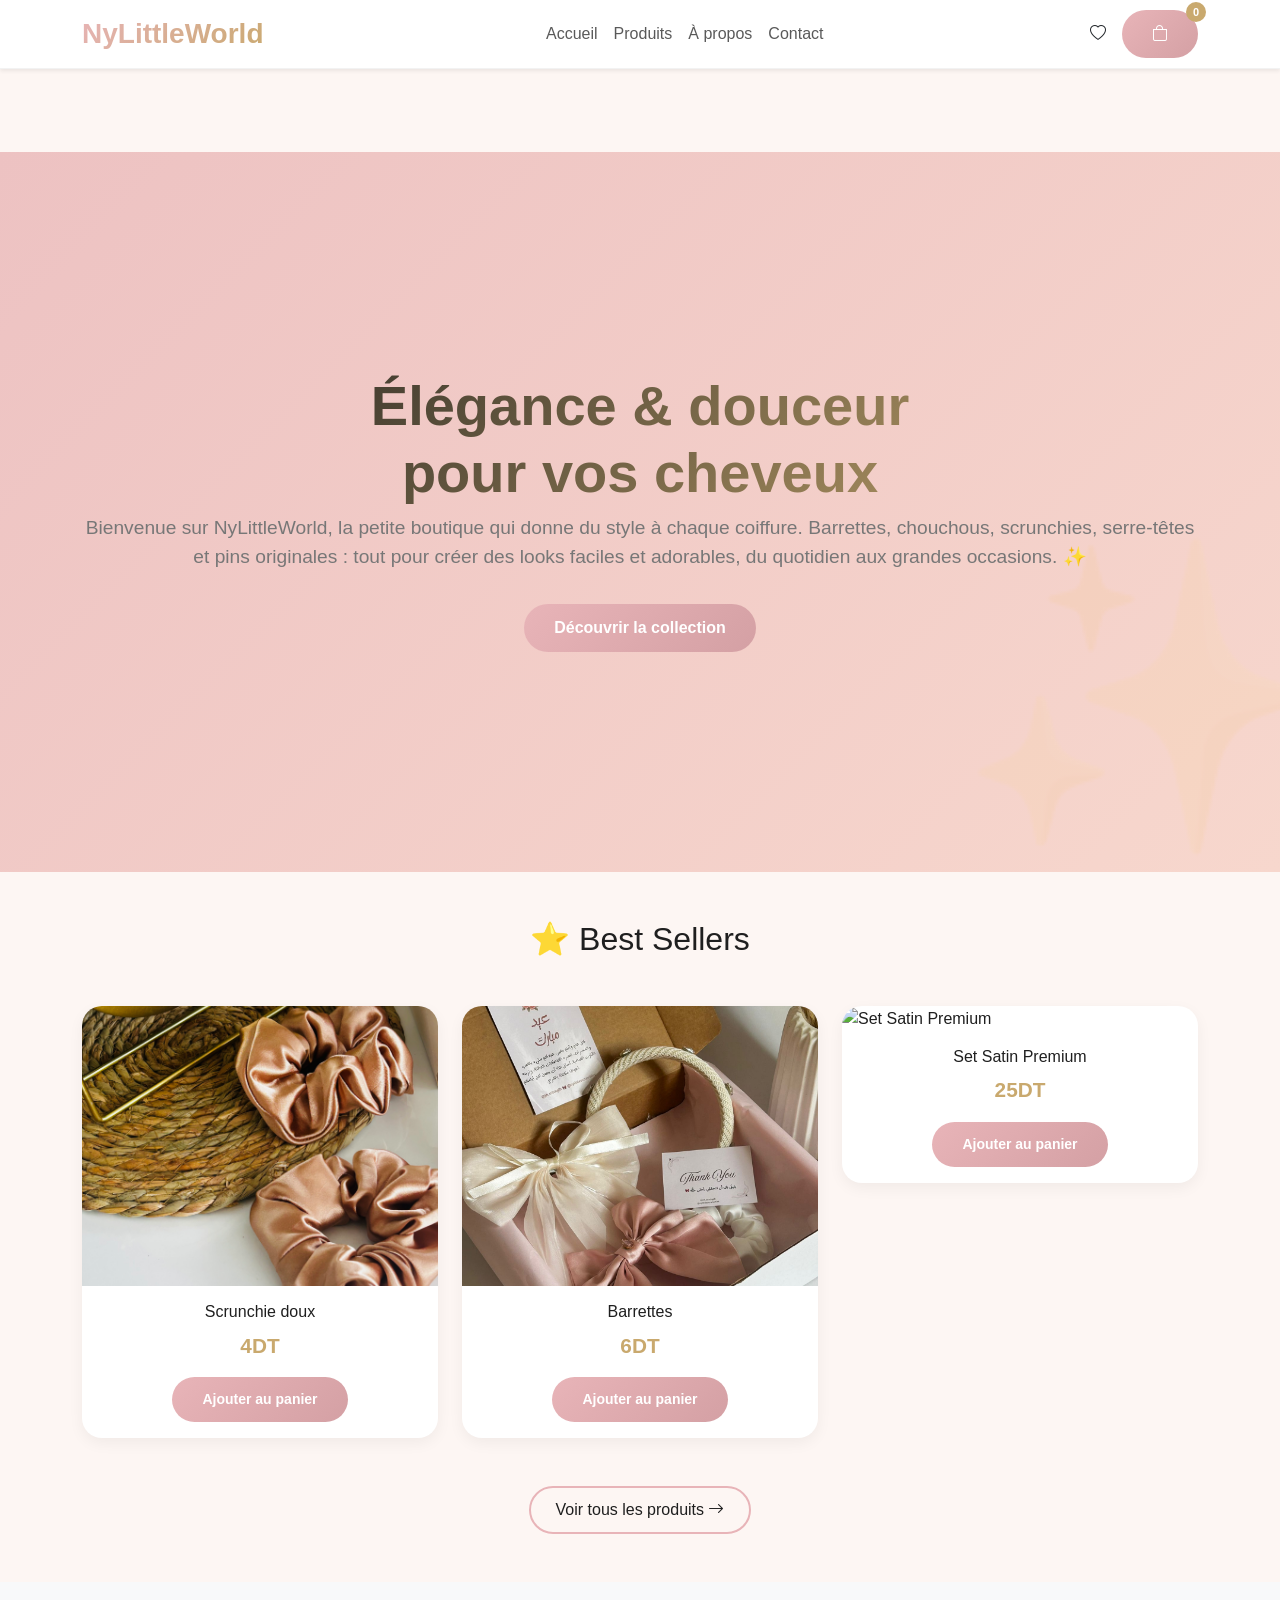
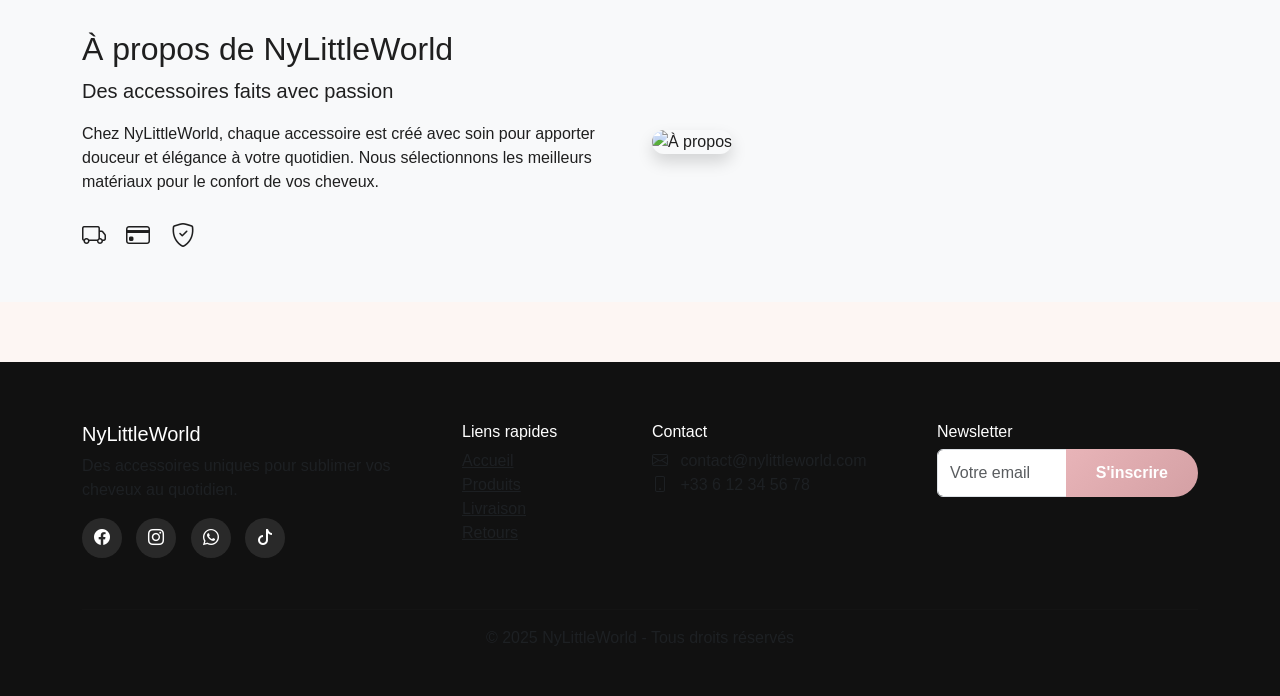
==== index.html @ 9eb1f041 "first commit" ====
<!DOCTYPE html>
<html lang="fr">
<head>
  <meta charset="UTF-8">
  <meta name="viewport" content="width=device-width, initial-scale=1.0">
  <title>NyLittleWorld - Accessoires élégants pour cheveux</title>
  <meta name="description" content="Découvrez nos accessoires pour cheveux faits avec amour - Scrunchies, barrettes et sets en satin">

  <!-- Bootstrap + Icons -->
  <link href="https://cdn.jsdelivr.net/npm/bootstrap@5.3.0/dist/css/bootstrap.min.css" rel="stylesheet">
  <link rel="stylesheet" href="https://cdn.jsdelivr.net/npm/bootstrap-icons@1.11.3/font/bootstrap-icons.min.css">
  <link rel="stylesheet" href="style.css">

  <!-- Animation -->
  <link rel="stylesheet" href="https://cdnjs.cloudflare.com/ajax/libs/animate.css/4.1.1/animate.min.css">
</head>

<body>

<!-- NAVBAR FIXE -->
<nav class="navbar navbar-expand-lg bg-white shadow-sm fixed-top">
  <div class="container">
    <a class="navbar-brand fw-bold fs-3" href="index.html">NyLittleWorld</a>

    <button class="navbar-toggler" type="button" data-bs-toggle="collapse" data-bs-target="#navbarNav">
      <span class="navbar-toggler-icon"></span>
    </button>

    <div class="collapse navbar-collapse" id="navbarNav">
      <ul class="navbar-nav mx-auto">
        <li class="nav-item"><a class="nav-link" href="index.html">Accueil</a></li>
        <li class="nav-item"><a class="nav-link" href="products.html">Produits</a></li>
        <li class="nav-item"><a class="nav-link" href="#about">À propos</a></li>
        <li class="nav-item"><a class="nav-link" href="#contact">Contact</a></li>
      </ul>
    </div>

    <div class="d-flex gap-3 align-items-center">
      <a href="products.html" class="text-dark"><i class="bi bi-heart"></i></a>
      <button id="cartIconBtn" class="btn btn-gold position-relative">
        <i class="bi bi-bag"></i>
        <span id="cartCount" class="cart-badge">0</span>
      </button>
    </div>
  </div>
</nav>

<!-- HERO -->
<section class="hero" style="margin-top: 76px;">
  <div class="container">
    <h1 class="animate__animated animate__fadeInUp">Élégance & douceur<br>pour vos cheveux</h1>
    <p class="animate__animated animate__fadeInUp animate__delay-1s">Bienvenue sur NyLittleWorld, la petite boutique qui donne du style à chaque coiffure.
Barrettes, chouchous, scrunchies, serre-têtes et pins originales : tout pour créer des looks faciles et adorables, du quotidien aux grandes occasions. ✨</p>
    <a href="products.html" class="btn btn-gold mt-3 animate__animated animate__fadeInUp animate__delay-2s">Découvrir la collection</a>
  </div>
</section>

<!-- PRODUITS EN VEDETTE -->
<section class="py-5">
  <div class="container">
    <h2 class="text-center mb-5">⭐ Best Sellers</h2>
    <div class="row g-4" id="featuredProducts">
      <!-- Les produits seront chargés dynamiquement -->
    </div>
    <div class="text-center mt-5">
      <a href="products.html" class="btn btn-outline-gold">Voir tous les produits <i class="bi bi-arrow-right"></i></a>
    </div>
  </div>
</section>

<!-- À PROPOS -->
<section id="about" class="py-5 bg-light">
  <div class="container">
    <div class="row align-items-center">
      <div class="col-md-6">
        <h2>À propos de NyLittleWorld</h2>
        <p class="lead">Des accessoires faits avec passion</p>
        <p>Chez NyLittleWorld, chaque accessoire est créé avec soin pour apporter douceur et élégance à votre quotidien. Nous sélectionnons les meilleurs matériaux pour le confort de vos cheveux.</p>
        <div class="mt-4">
          <i class="bi bi-truck fs-4 me-3"></i>
          <i class="bi bi-credit-card fs-4 me-3"></i>
          <i class="bi bi-shield-check fs-4"></i>
        </div>
      </div>
      <div class="col-md-6">
        <img src="https://placehold.co/600x400/f9e6e0/black?text=Notre+histoire" alt="À propos" class="img-fluid rounded-4 shadow">
      </div>
    </div>
  </div>
</section>

<!-- FOOTER COMPLET -->
<footer class="footer">
  <div class="container">
    <div class="row">
      <div class="col-md-4 mb-4">
        <h5 class="text-white">NyLittleWorld</h5>
        <p class="text-muted">Des accessoires uniques pour sublimer vos cheveux au quotidien.</p>
        <div class="social-icons">
          <a href="#" target="_blank"><i class="bi bi-facebook"></i></a>
          <a href="#" target="_blank"><i class="bi bi-instagram"></i></a>
          <a href="#" target="_blank"><i class="bi bi-whatsapp"></i></a>
          <a href="#" target="_blank"><i class="bi bi-tiktok"></i></a>
        </div>
      </div>
      <div class="col-md-2 mb-4">
        <h6 class="text-white">Liens rapides</h6>
        <ul class="list-unstyled">
          <li><a href="index.html" class="text-muted">Accueil</a></li>
          <li><a href="products.html" class="text-muted">Produits</a></li>
          <li><a href="#" class="text-muted">Livraison</a></li>
          <li><a href="#" class="text-muted">Retours</a></li>
        </ul>
      </div>
      <div class="col-md-3 mb-4">
        <h6 class="text-white">Contact</h6>
        <ul class="list-unstyled text-muted">
          <li><i class="bi bi-envelope me-2"></i> contact@nylittleworld.com</li>
          <li><i class="bi bi-phone me-2"></i> +33 6 12 34 56 78</li>
        </ul>
      </div>
      <div class="col-md-3 mb-4">
        <h6 class="text-white">Newsletter</h6>
        <div class="input-group">
          <input type="email" class="form-control" placeholder="Votre email">
          <button class="btn btn-gold" type="button">S'inscrire</button>
        </div>
      </div>
    </div>
    <hr class="mt-4">
    <div class="text-center text-muted">
      <p>© 2025 NyLittleWorld - Tous droits réservés</p>
    </div>
  </div>
</footer>

<!-- TOAST -->
<div id="cartToast" class="toast-custom">
  <i class="bi bi-check-circle-fill me-2"></i>
  <span>Produit ajouté au panier</span>
</div>

<script src="https://cdn.jsdelivr.net/npm/bootstrap@5.3.0/dist/js/bootstrap.bundle.min.js"></script>
<script src="script.js"></script>
</body>
</html>
---- style.css ----
:root {
  --primary: #e8b4b8;
  --primary-dark: #d4a0a4;
  --secondary: #fdf6f3;
  --dark: #1f1f1f;
  --light: #ffffff;
  --gold: #c9a96e;
}

* {
  margin: 0;
  padding: 0;
  box-sizing: border-box;
}

body {
  font-family: 'Inter', -apple-system, BlinkMacSystemFont, 'Segoe UI', sans-serif;
  background-color: var(--secondary);
  color: var(--dark);
  padding-top: 76px;
}

/* NAVBAR */
.navbar {
  background: rgba(255,255,255,0.95);
  backdrop-filter: blur(10px);
  border-bottom: 1px solid rgba(0,0,0,0.05);
}

.navbar-brand {
  background: linear-gradient(135deg, var(--primary), var(--gold));
  -webkit-background-clip: text;
  background-clip: text;
  color: transparent !important;
}

.nav-link {
  font-weight: 500;
  transition: 0.3s;
}

.nav-link:hover {
  color: var(--primary) !important;
}

/* HERO PREMIUM */
.hero {
  min-height: 80vh;
  display: flex;
  align-items: center;
  text-align: center;
  background: linear-gradient(135deg, #edc2c2 0%, #f7d7cd 100%);
  position: relative;
  overflow: hidden;
}

.hero::before {
  content: "✨";
  position: absolute;
  font-size: 300px;
  opacity: 0.05;
  bottom: -50px;
  right: -50px;
}

.hero h1 {
  font-size: 3.5rem;
  font-weight: 800;
  background: linear-gradient(135deg, var(--dark), var(--gold));
  -webkit-background-clip: text;
  background-clip: text;
  color: transparent;
}

@media (max-width: 768px) {
  .hero h1 {
    font-size: 2rem;
  }
}

.hero p {
  color: #777;
  font-size: 1.2rem;
}

/* BOUTONS */
.btn-gold {
  background: linear-gradient(135deg, var(--primary), var(--primary-dark));
  border: none;
  border-radius: 50px;
  padding: 12px 30px;
  color: white;
  font-weight: 600;
  transition: all 0.3s ease;
}

.btn-gold:hover {
  transform: translateY(-2px);
  box-shadow: 0 10px 25px rgba(232, 180, 184, 0.3);
  color: white;
}

.btn-outline-gold {
  border: 2px solid var(--primary);
  background: transparent;
  border-radius: 50px;
  padding: 10px 25px;
  color: var(--dark);
  font-weight: 500;
  transition: 0.3s;
}

.btn-outline-gold:hover {
  background: var(--primary);
  color: white;
  transform: translateY(-2px);
}

/* CARD PRODUIT */
.card-product {
  background: white;
  border-radius: 20px;
  overflow: hidden;
  transition: all 0.4s cubic-bezier(0.175, 0.885, 0.32, 1.275);
  position: relative;
  box-shadow: 0 5px 15px rgba(0,0,0,0.05);
}

.card-product:hover {
  transform: translateY(-10px);
  box-shadow: 0 20px 40px rgba(0,0,0,0.1);
}

.card-product img {
  width: 100%;
  height: 280px;
  object-fit: cover;
  transition: transform 0.5s ease;
}

.card-product:hover img {
  transform: scale(1.05);
}

/* Badge favori */
.heart {
  position: absolute;
  top: 15px;
  right: 15px;
  font-size: 24px;
  cursor: pointer;
  color: #ddd;
  background: white;
  width: 40px;
  height: 40px;
  border-radius: 50%;
  display: flex;
  align-items: center;
  justify-content: center;
  transition: 0.3s;
  z-index: 10;
}

.heart:hover {
  transform: scale(1.1);
}

.heart.active {
  color: #ff4444;
}

/* Prix */
.price {
  font-weight: bold;
  font-size: 1.3rem;
  color: var(--gold);
}

/* Badge panier */
.cart-badge {
  position: absolute;
  top: -8px;
  right: -8px;
  background: var(--gold);
  color: white;
  border-radius: 50%;
  width: 20px;
  height: 20px;
  font-size: 11px;
  display: flex;
  align-items: center;
  justify-content: center;
  font-weight: bold;
}

/* FOOTER */
.footer {
  background: #111;
  padding: 60px 0 30px;
  margin-top: 60px;
}

.social-icons a {
  display: inline-flex;
  align-items: center;
  justify-content: center;
  width: 40px;
  height: 40px;
  background: rgba(255,255,255,0.1);
  border-radius: 50%;
  margin-right: 10px;
  color: white;
  transition: 0.3s;
}

.social-icons a:hover {
  background: var(--primary);
  transform: translateY(-3px);
}

/* TOAST */
.toast-custom {
  position: fixed;
  bottom: 30px;
  right: 30px;
  background: linear-gradient(135deg, #ecb4b4, #2a2a2a);
  color: white;
  padding: 15px 25px;
  border-radius: 50px;
  opacity: 0;
  visibility: hidden;
  transition: all 0.3s ease;
  z-index: 1000;
  display: flex;
  align-items: center;
  gap: 10px;
  box-shadow: 0 10px 30px rgba(0,0,0,0.2);
}

.toast-custom.show {
  opacity: 1;
  visibility: visible;
}

/* Animation */
@keyframes fadeInUp {
  from {
    opacity: 0;
    transform: translateY(30px);
  }
  to {
    opacity: 1;
    transform: translateY(0);
  }
}

/* Cart items */
.cart-items-container {
  background: white;
  border-radius: 15px;
  padding: 20px;
}

.cart-item {
  display: flex;
  justify-content: space-between;
  align-items: center;
  padding: 15px 0;
  border-bottom: 1px solid #eee;
}

.cart-item:last-child {
  border-bottom: none;
}

/* Smooth scroll */
html {
  scroll-behavior: smooth;
}
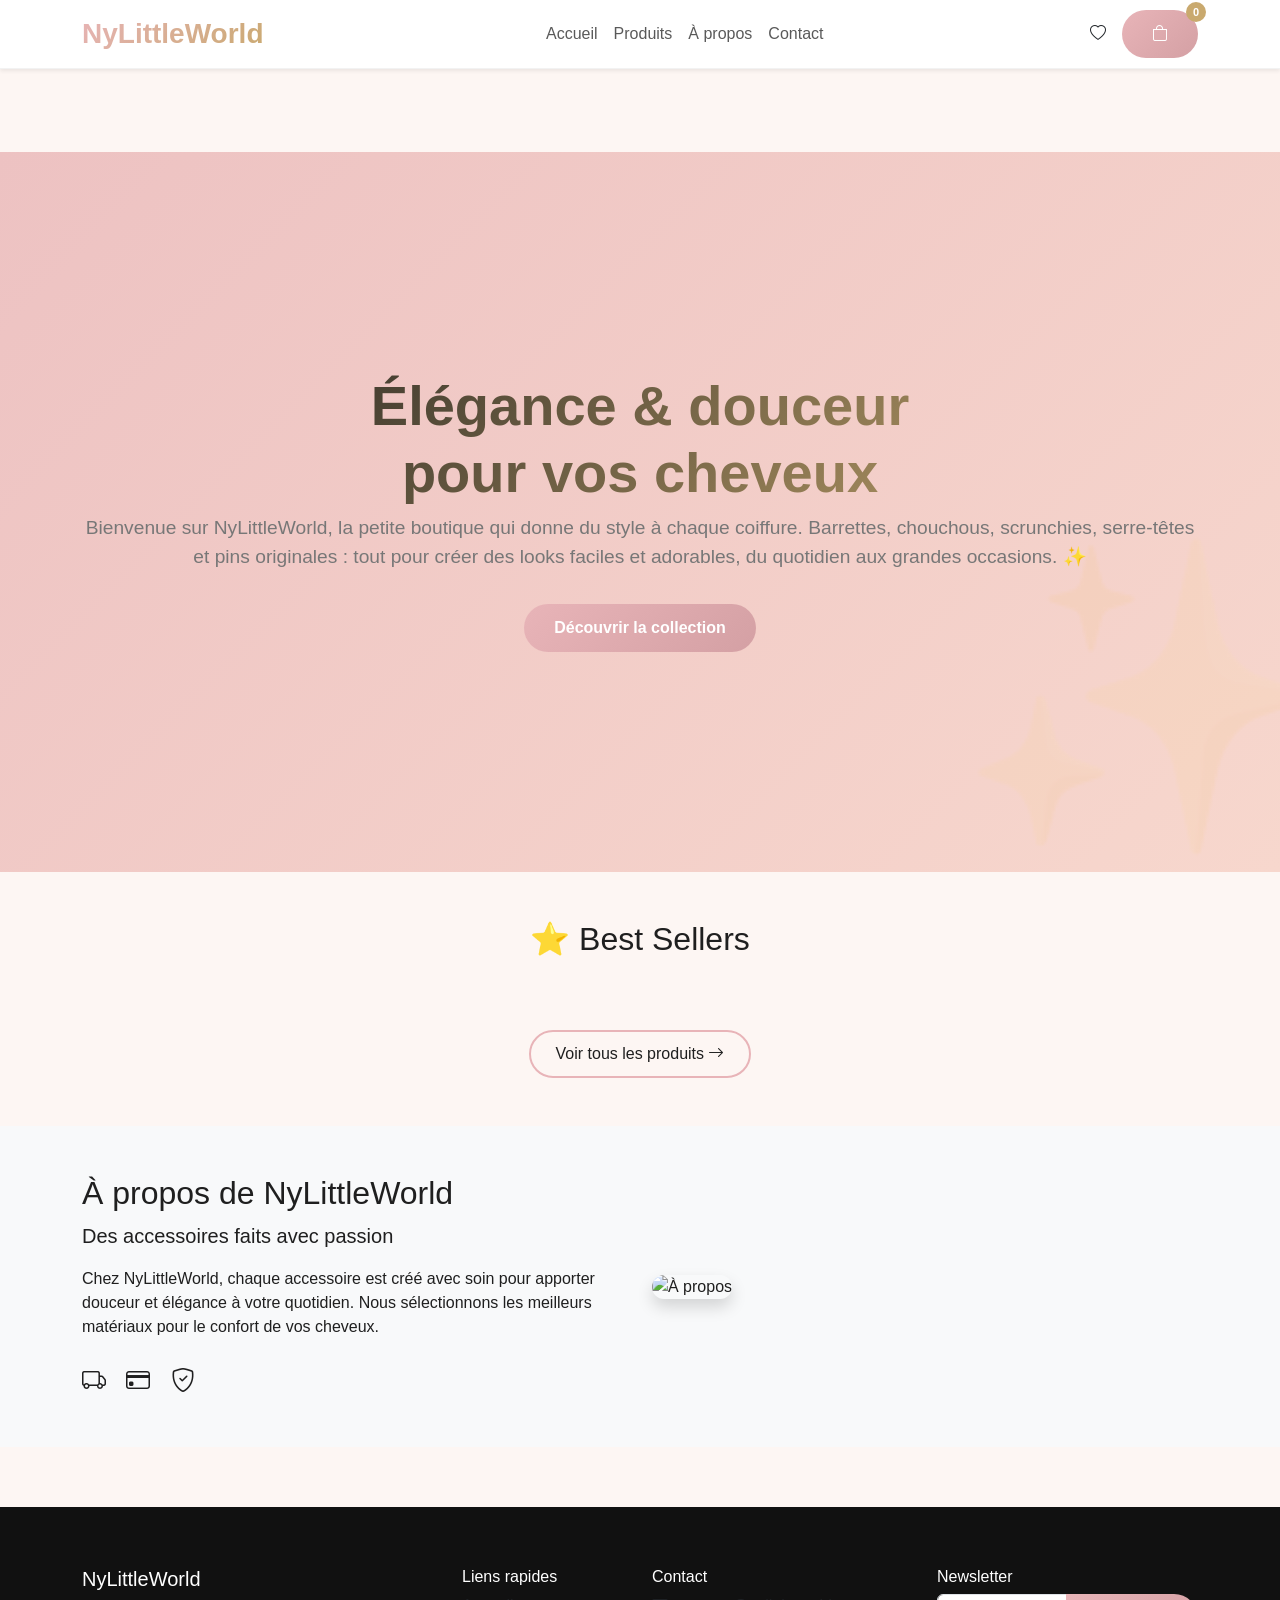
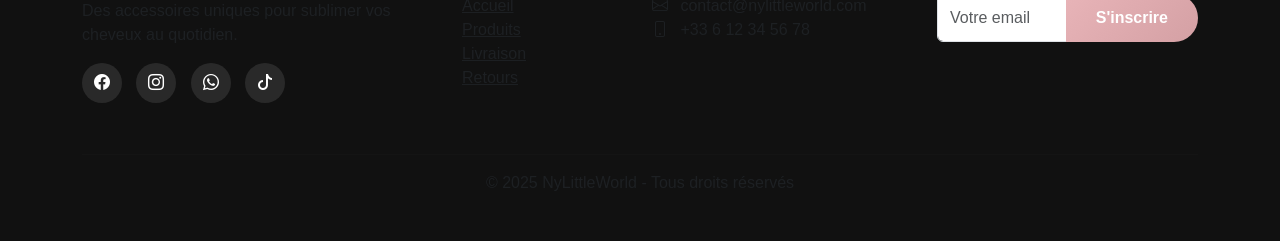
==== commit 9ca86cca: "Initial project push" ====
--- a/index.html
+++ b/index.html
@@ -140,6 +140,7 @@
   <span>Produit ajouté au panier</span>
 </div>
 
+
 <script src="https://cdn.jsdelivr.net/npm/bootstrap@5.3.0/dist/js/bootstrap.bundle.min.js"></script>
 <script src="script.js"></script>
 </body>
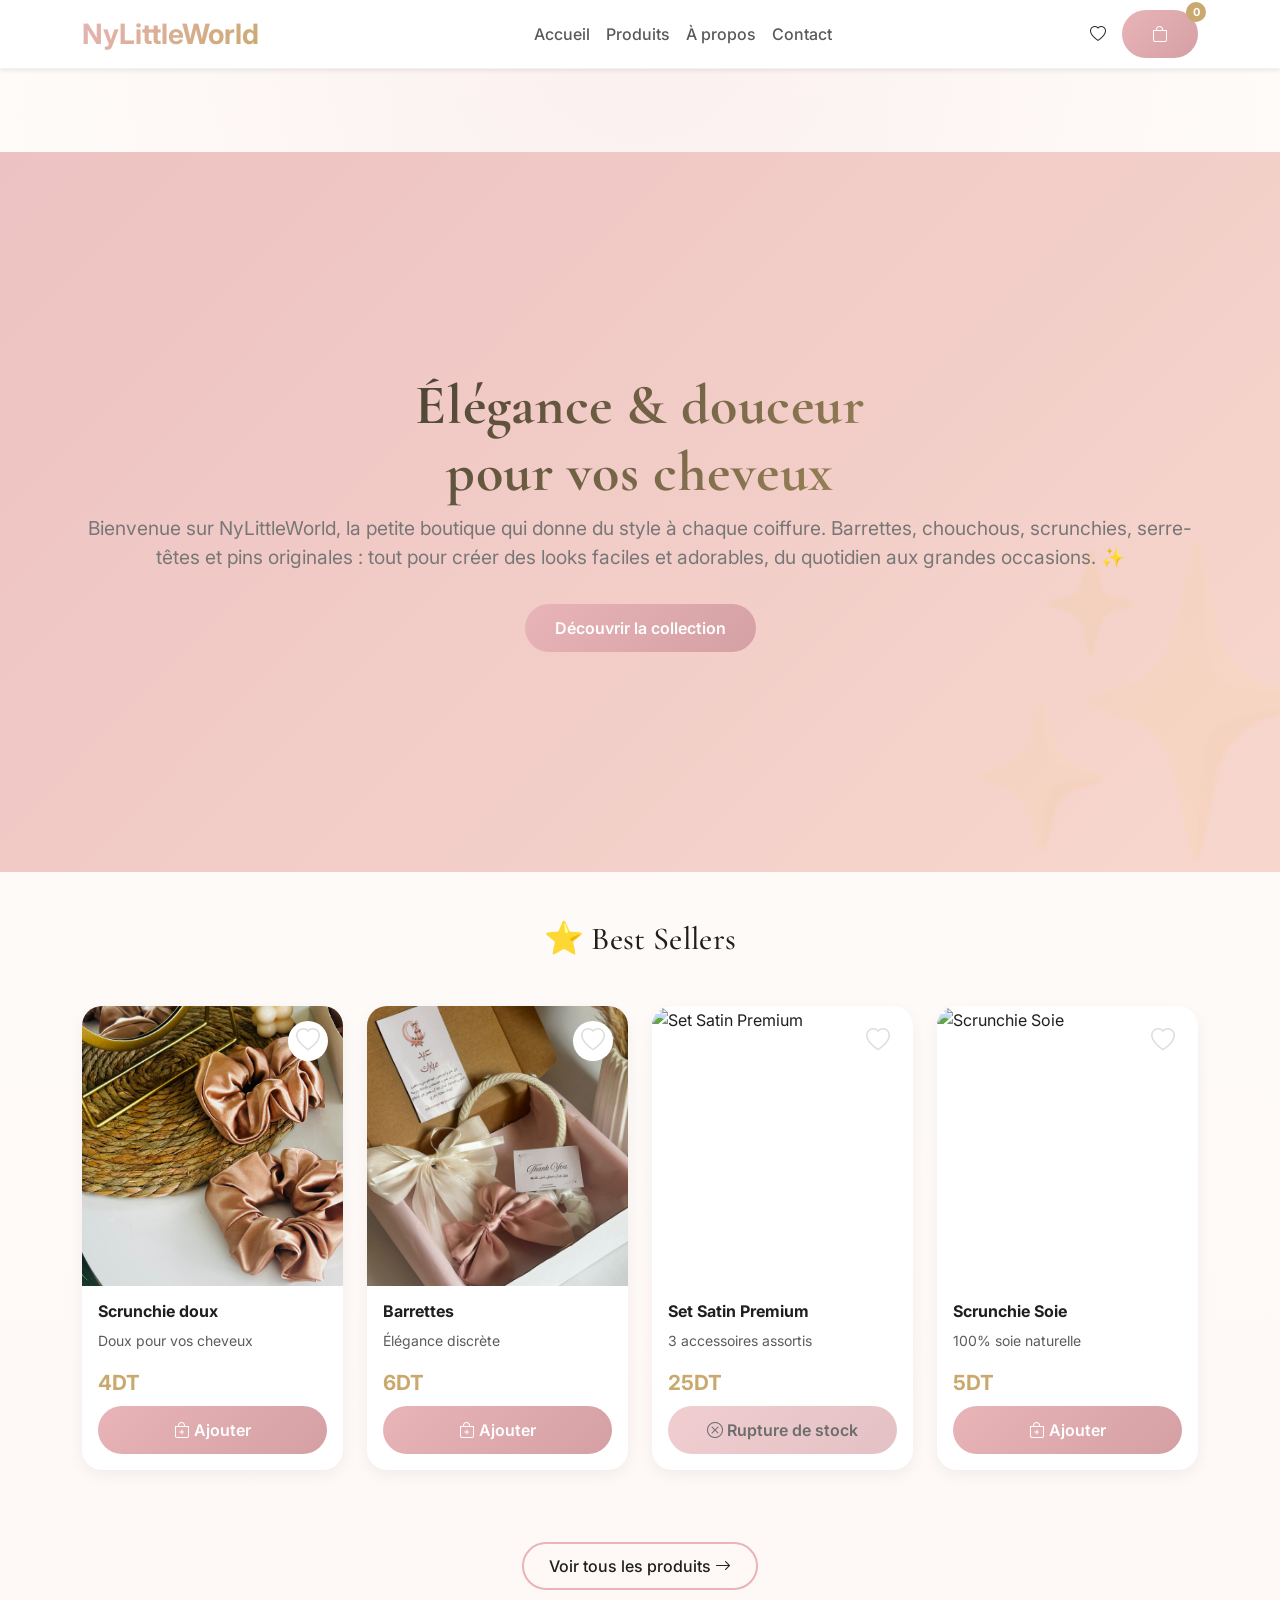
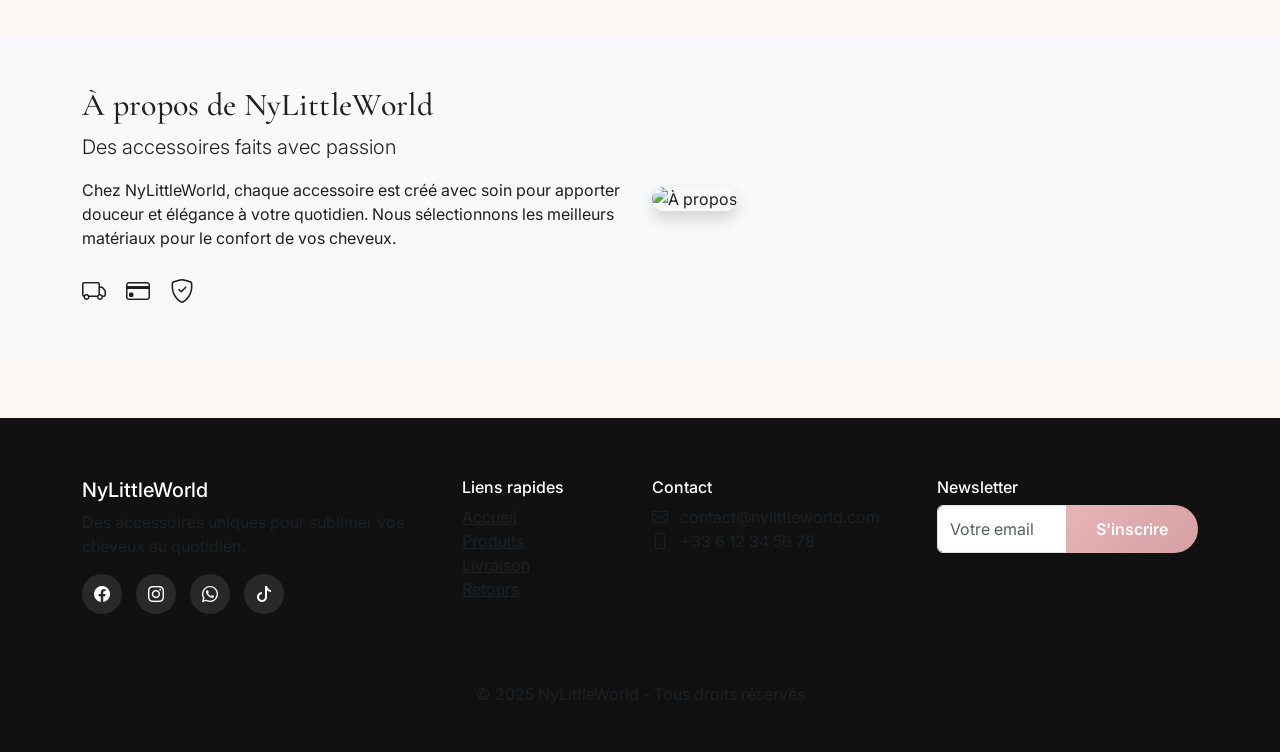
==== commit f0b5b678: "Refine cart experience and extract product data" ====
--- a/index.html
+++ b/index.html
@@ -18,7 +18,7 @@
 <body>
 
 <!-- NAVBAR FIXE -->
-<nav class="navbar navbar-expand-lg bg-white shadow-sm fixed-top">
+<nav class="navbar navbar-expand-lg navbar-light bg-white shadow-sm fixed-top">
   <div class="container">
     <a class="navbar-brand fw-bold fs-3" href="index.html">NyLittleWorld</a>
 
@@ -142,6 +142,7 @@
 
 
 <script src="https://cdn.jsdelivr.net/npm/bootstrap@5.3.0/dist/js/bootstrap.bundle.min.js"></script>
+<script src="data.js"></script>
 <script src="script.js"></script>
 </body>
 </html>
--- a/style.css
+++ b/style.css
@@ -1,3 +1,5 @@
+@import url('https://fonts.googleapis.com/css2?family=Cormorant+Garamond:wght@500;600;700&family=Inter:wght@400;500;600;700;800&display=swap');
+
 :root {
   --primary: #e8b4b8;
   --primary-dark: #d4a0a4;
@@ -15,7 +17,9 @@
 
 body {
   font-family: 'Inter', -apple-system, BlinkMacSystemFont, 'Segoe UI', sans-serif;
-  background-color: var(--secondary);
+  background:
+    radial-gradient(circle at top, rgba(232, 180, 184, 0.18), transparent 30%),
+    linear-gradient(180deg, #fffdfb 0%, var(--secondary) 100%);
   color: var(--dark);
   padding-top: 76px;
 }
@@ -81,6 +85,11 @@
 .hero p {
   color: #777;
   font-size: 1.2rem;
+}
+
+.page-section {
+  padding-top: 2rem;
+  padding-bottom: 2rem;
 }
 
 /* BOUTONS */
@@ -193,6 +202,19 @@
   font-weight: bold;
 }
 
+.cart-vibrate {
+  animation: cartVibrate 0.45s ease-in-out;
+}
+
+@keyframes cartVibrate {
+  0% { transform: translateX(0); }
+  20% { transform: translateX(-2px) rotate(-1deg); }
+  40% { transform: translateX(2px) rotate(1deg); }
+  60% { transform: translateX(-2px) rotate(-1deg); }
+  80% { transform: translateX(2px) rotate(1deg); }
+  100% { transform: translateX(0); }
+}
+
 /* FOOTER */
 .footer {
   background: #111;
@@ -261,6 +283,119 @@
   padding: 20px;
 }
 
+.cart-panel,
+.summary-card {
+  background: rgba(255, 255, 255, 0.88);
+  border: 1px solid rgba(201, 169, 110, 0.12);
+  border-radius: 28px;
+  box-shadow: 0 20px 60px rgba(31, 31, 31, 0.08);
+  backdrop-filter: blur(8px);
+}
+
+.cart-panel {
+  padding: 1.25rem;
+}
+
+.summary-card {
+  padding: 1.5rem;
+  position: sticky;
+  top: 98px;
+}
+
+.cart-empty-state {
+  min-height: 320px;
+  border: 1px dashed rgba(201, 169, 110, 0.35);
+  border-radius: 24px;
+  display: flex;
+  flex-direction: column;
+  align-items: center;
+  justify-content: center;
+  text-align: center;
+  color: var(--gold);
+  background: linear-gradient(180deg, rgba(249, 230, 224, 0.45), rgba(255, 255, 255, 0.7));
+}
+
+.cart-empty-state i {
+  font-size: 3rem;
+}
+
+.cart-table-wrap {
+  overflow: hidden;
+  border-radius: 20px;
+}
+
+.cart-table thead th {
+  font-size: 0.78rem;
+  text-transform: uppercase;
+  letter-spacing: 0.08em;
+  color: #8f8a86;
+  border-bottom: 1px solid rgba(0, 0, 0, 0.06);
+}
+
+.cart-table tbody tr {
+  border-bottom: 1px solid rgba(0, 0, 0, 0.05);
+}
+
+.cart-table tbody tr:last-child {
+  border-bottom: none;
+}
+
+.cart-thumb {
+  width: 72px;
+  height: 72px;
+  object-fit: cover;
+  border-radius: 18px;
+  box-shadow: 0 8px 18px rgba(0, 0, 0, 0.08);
+  flex-shrink: 0;
+}
+
+.quantity-control {
+  display: inline-flex;
+  align-items: center;
+  gap: 0.75rem;
+  padding: 0.35rem 0.55rem;
+  border: 1px solid rgba(201, 169, 110, 0.22);
+  border-radius: 999px;
+  background: rgba(253, 246, 243, 0.7);
+}
+
+.quantity-control .btn {
+  width: 30px;
+  height: 30px;
+  display: inline-flex;
+  align-items: center;
+  justify-content: center;
+  padding: 0;
+  border-radius: 50%;
+}
+
+.summary-line {
+  display: flex;
+  justify-content: space-between;
+  align-items: center;
+  margin-bottom: 0.95rem;
+  font-size: 1rem;
+}
+
+.summary-total {
+  font-size: 1.18rem;
+}
+
+.summary-card h3,
+.hero h1,
+h1, h2, h3, h4 {
+  font-family: 'Cormorant Garamond', Georgia, serif;
+  letter-spacing: 0.01em;
+}
+
+.navbar-toggler {
+  border: none;
+}
+
+.navbar-toggler:focus {
+  box-shadow: none;
+}
+
 .cart-item {
   display: flex;
   justify-content: space-between;
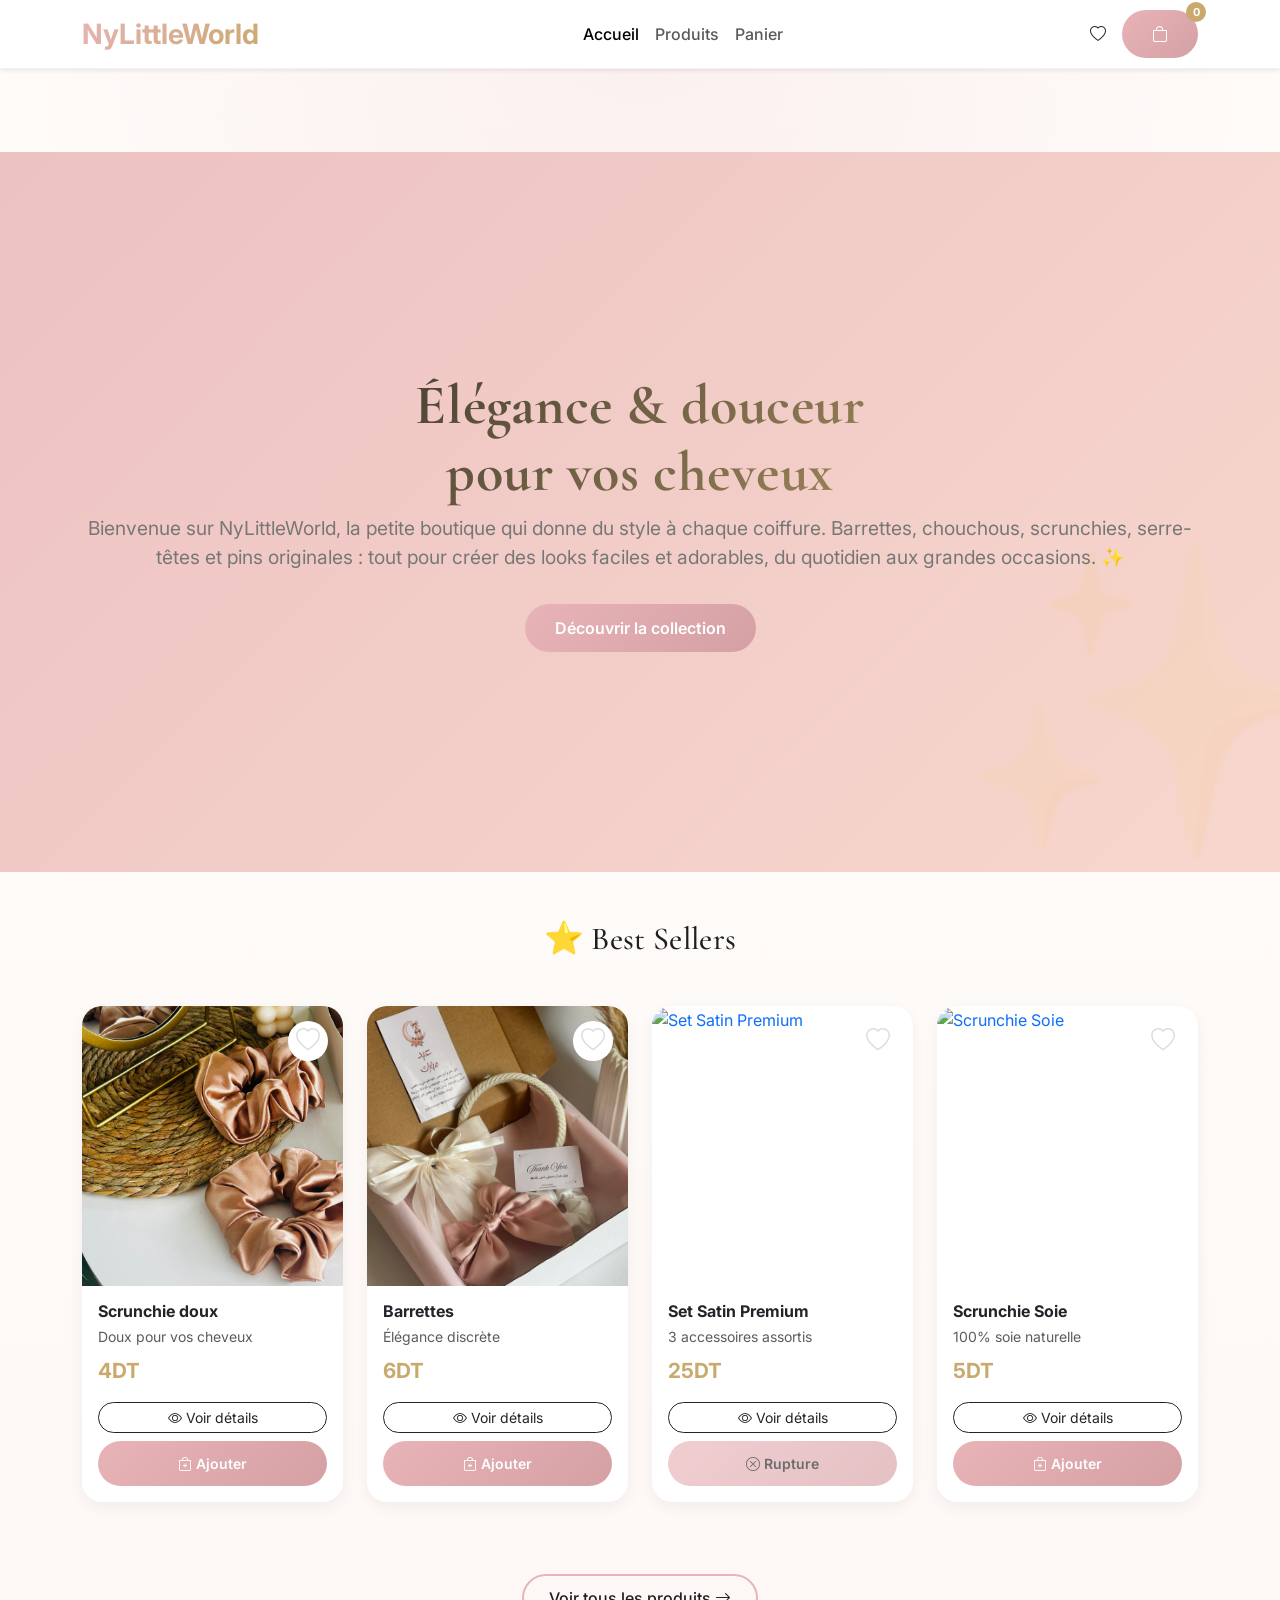
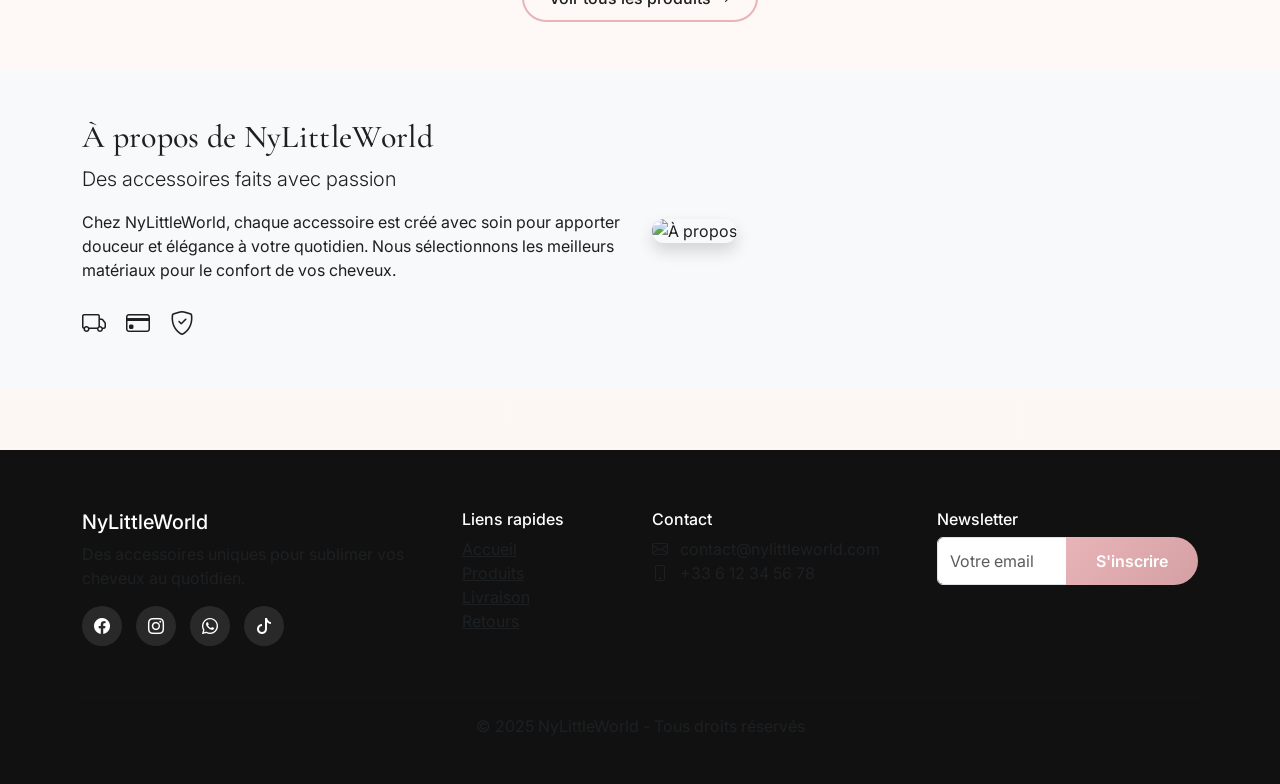
==== commit 5a8ae9c7: "Extract navbar into reusable component" ====
--- a/index.html
+++ b/index.html
@@ -15,35 +15,9 @@
   <link rel="stylesheet" href="https://cdnjs.cloudflare.com/ajax/libs/animate.css/4.1.1/animate.min.css">
 </head>
 
-<body>
+<body data-page="index">
 
-<!-- NAVBAR FIXE -->
-<nav class="navbar navbar-expand-lg navbar-light bg-white shadow-sm fixed-top">
-  <div class="container">
-    <a class="navbar-brand fw-bold fs-3" href="index.html">NyLittleWorld</a>
-
-    <button class="navbar-toggler" type="button" data-bs-toggle="collapse" data-bs-target="#navbarNav">
-      <span class="navbar-toggler-icon"></span>
-    </button>
-
-    <div class="collapse navbar-collapse" id="navbarNav">
-      <ul class="navbar-nav mx-auto">
-        <li class="nav-item"><a class="nav-link" href="index.html">Accueil</a></li>
-        <li class="nav-item"><a class="nav-link" href="products.html">Produits</a></li>
-        <li class="nav-item"><a class="nav-link" href="#about">À propos</a></li>
-        <li class="nav-item"><a class="nav-link" href="#contact">Contact</a></li>
-      </ul>
-    </div>
-
-    <div class="d-flex gap-3 align-items-center">
-      <a href="products.html" class="text-dark"><i class="bi bi-heart"></i></a>
-      <button id="cartIconBtn" class="btn btn-gold position-relative">
-        <i class="bi bi-bag"></i>
-        <span id="cartCount" class="cart-badge">0</span>
-      </button>
-    </div>
-  </div>
-</nav>
+<div data-navbar-root></div>
 
 <!-- HERO -->
 <section class="hero" style="margin-top: 76px;">
@@ -142,6 +116,7 @@
 
 
 <script src="https://cdn.jsdelivr.net/npm/bootstrap@5.3.0/dist/js/bootstrap.bundle.min.js"></script>
+<script src="components.js"></script>
 <script src="data.js"></script>
 <script src="script.js"></script>
 </body>
--- a/style.css
+++ b/style.css
@@ -388,8 +388,110 @@
   letter-spacing: 0.01em;
 }
 
+.checkout-section {
+  margin-top: 0.5rem;
+}
+
+.checkout-input {
+  border-radius: 16px;
+  border: 1px solid rgba(201, 169, 110, 0.22);
+  background: rgba(253, 246, 243, 0.85);
+  padding: 0.75rem 1rem;
+}
+
+.checkout-input:focus {
+  box-shadow: 0 0 0 0.2rem rgba(232, 180, 184, 0.2);
+  border-color: var(--primary);
+  background: #fff;
+}
+
+.field-error {
+  min-height: 1.1rem;
+  margin-top: 0.35rem;
+  font-size: 0.85rem;
+  color: #b02a37;
+}
+
+.checkout-input.is-invalid {
+  border-color: #dc3545;
+  background-image: none;
+}
+
+.confirmation-page {
+  min-height: 100vh;
+  background:
+    radial-gradient(circle at top, rgba(232, 180, 184, 0.16), transparent 35%),
+    linear-gradient(180deg, #fffdfb 0%, var(--secondary) 100%);
+}
+
+.confirmation-card {
+  background: rgba(255, 255, 255, 0.92);
+  border: 1px solid rgba(201, 169, 110, 0.12);
+  border-radius: 32px;
+  padding: 2rem;
+  box-shadow: 0 20px 60px rgba(31, 31, 31, 0.08);
+  backdrop-filter: blur(8px);
+}
+
+.confirmation-badge {
+  display: inline-flex;
+  align-items: center;
+  padding: 0.5rem 1rem;
+  border-radius: 999px;
+  background: rgba(232, 180, 184, 0.16);
+  color: var(--dark);
+  font-weight: 600;
+}
+
+.order-summary-grid {
+  display: grid;
+  grid-template-columns: repeat(3, minmax(0, 1fr));
+  gap: 1rem;
+}
+
+.order-summary-block {
+  background: rgba(253, 246, 243, 0.9);
+  border: 1px solid rgba(201, 169, 110, 0.12);
+  border-radius: 20px;
+  padding: 1rem;
+}
+
+.confirmation-items {
+  display: grid;
+  gap: 0.85rem;
+}
+
+.confirmation-item {
+  display: flex;
+  align-items: center;
+  gap: 1rem;
+  padding: 0.85rem 1rem;
+  border-radius: 18px;
+  background: rgba(255, 255, 255, 0.75);
+  border: 1px solid rgba(0, 0, 0, 0.05);
+}
+
+.confirmation-item img {
+  width: 54px;
+  height: 54px;
+  border-radius: 14px;
+  object-fit: cover;
+  flex-shrink: 0;
+}
+
+.checkout-section .btn:disabled {
+  opacity: 0.6;
+  cursor: not-allowed;
+}
+
 .navbar-toggler {
   border: none;
+}
+
+@media (max-width: 992px) {
+  .order-summary-grid {
+    grid-template-columns: 1fr;
+  }
 }
 
 .navbar-toggler:focus {
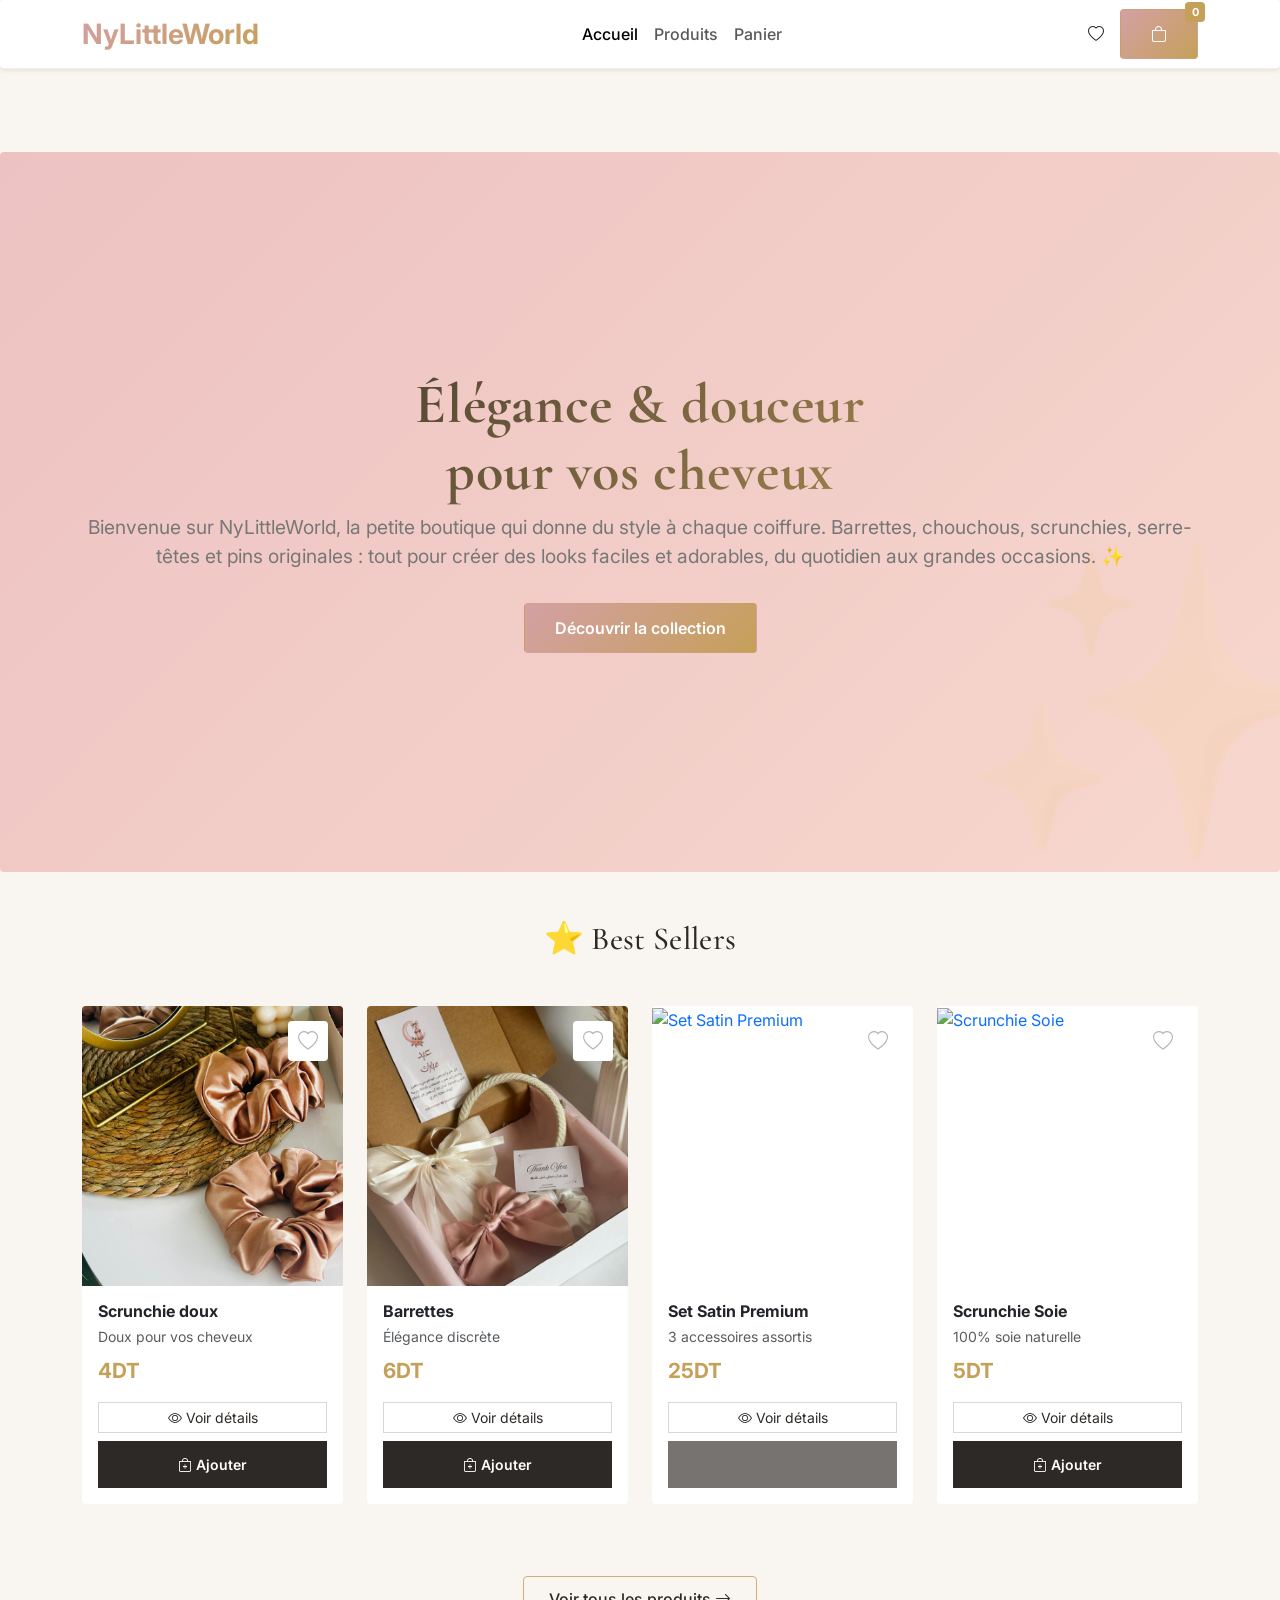
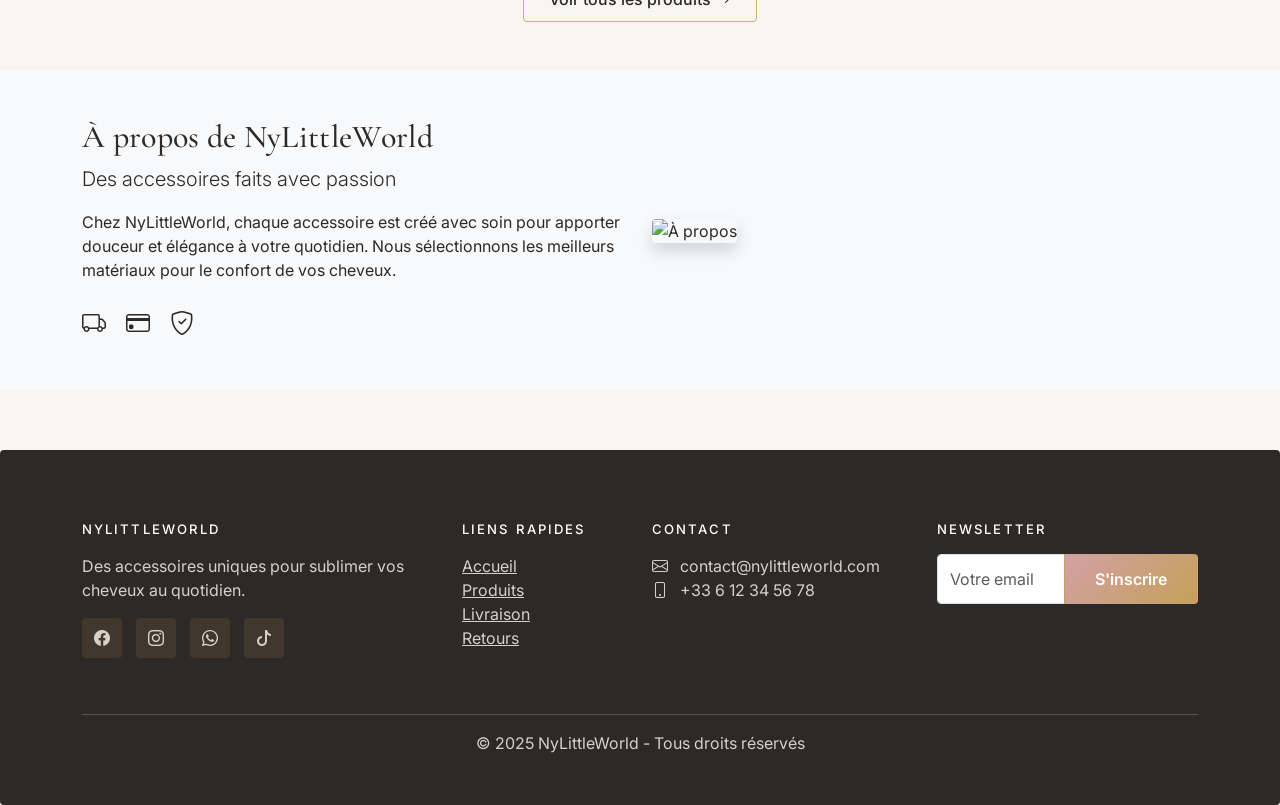
==== commit ccb1f4a1: "Project: restructure assets/, move media and scripts into assets/, update HTML includes" ====
--- a/index.html
+++ b/index.html
@@ -9,7 +9,7 @@
   <!-- Bootstrap + Icons -->
   <link href="https://cdn.jsdelivr.net/npm/bootstrap@5.3.0/dist/css/bootstrap.min.css" rel="stylesheet">
   <link rel="stylesheet" href="https://cdn.jsdelivr.net/npm/bootstrap-icons@1.11.3/font/bootstrap-icons.min.css">
-  <link rel="stylesheet" href="style.css">
+  <link rel="stylesheet" href="assets/css/style.css">
 
   <!-- Animation -->
   <link rel="stylesheet" href="https://cdnjs.cloudflare.com/ajax/libs/animate.css/4.1.1/animate.min.css">
@@ -116,8 +116,8 @@
 
 
 <script src="https://cdn.jsdelivr.net/npm/bootstrap@5.3.0/dist/js/bootstrap.bundle.min.js"></script>
-<script src="components.js"></script>
-<script src="data.js"></script>
-<script src="script.js"></script>
+<script src="assets/js/components.js"></script>
+<script src="assets/js/data.js"></script>
+<script src="assets/js/script.js"></script>
 </body>
 </html>
--- a/assets/css/style.css
+++ b/assets/css/style.css
@@ -0,0 +1,599 @@
+@import url('https://fonts.googleapis.com/css2?family=Cormorant+Garamond:wght@500;600;700&family=Inter:wght@400;500;600;700;800&display=swap');
+
+:root {
+  --primary: #d4a0a4;
+  --accent: #c5a059;
+  --dark: #2d2926;
+  --bg-creme: #f9f6f2;
+  --primary-dark: #bf8e92;
+  --secondary: var(--bg-creme);
+  --light: #ffffff;
+  --gold: var(--accent);
+}
+
+* {
+  margin: 0;
+  padding: 0;
+  box-sizing: border-box;
+}
+
+body {
+  font-family: 'Inter', -apple-system, BlinkMacSystemFont, 'Segoe UI', sans-serif;
+  background: var(--bg-creme);
+  color: var(--dark);
+  padding-top: 76px;
+}
+
+.btn,
+.form-control,
+.form-select,
+.input-group .btn,
+.input-group .form-control,
+.card,
+.alert,
+.toast-custom,
+.summary-card,
+.cart-panel,
+.confirmation-card,
+.order-summary-block,
+.confirmation-item,
+.cart-thumb,
+.cart-table-wrap,
+.cart-empty-state,
+.checkout-input,
+.navbar,
+.footer,
+.hero,
+.card-product,
+.heart,
+.btn-gold,
+.btn-outline-gold,
+.social-icons a,
+.confirmation-badge,
+.cart-badge,
+.quantity-control,
+.quantity-control .btn {
+  border-radius: 4px;
+}
+
+.rounded,
+.rounded-1,
+.rounded-2,
+.rounded-3,
+.rounded-4,
+.rounded-5,
+.rounded-pill,
+.rounded-circle {
+  border-radius: 4px !important;
+}
+
+/* NAVBAR */
+.navbar {
+  background: rgba(255, 246, 240, 0.72);
+  backdrop-filter: blur(22px) saturate(140%);
+  -webkit-backdrop-filter: blur(22px) saturate(140%);
+  border-bottom: 1px solid rgba(197, 160, 89, 0.18);
+  box-shadow: 0 12px 30px rgba(45, 41, 38, 0.06);
+}
+
+.navbar-brand {
+  background: linear-gradient(135deg, var(--primary), var(--accent));
+  -webkit-background-clip: text;
+  background-clip: text;
+  color: transparent !important;
+}
+
+.nav-link {
+  font-weight: 500;
+  transition: color 0.3s ease, opacity 0.3s ease;
+}
+
+.nav-link:hover {
+  color: var(--accent) !important;
+}
+
+/* HERO PREMIUM */
+.hero {
+  min-height: 80vh;
+  display: flex;
+  align-items: center;
+  text-align: center;
+  background: linear-gradient(135deg, #edc2c2 0%, #f7d7cd 100%);
+  position: relative;
+  overflow: hidden;
+}
+
+.hero::before {
+  content: "✨";
+  position: absolute;
+  font-size: 300px;
+  opacity: 0.05;
+  bottom: -50px;
+  right: -50px;
+}
+
+.hero h1 {
+  font-size: 3.5rem;
+  font-weight: 800;
+  background: linear-gradient(135deg, var(--dark), var(--gold));
+  -webkit-background-clip: text;
+  background-clip: text;
+  color: transparent;
+}
+
+@media (max-width: 768px) {
+  .hero h1 {
+    font-size: 2rem;
+  }
+}
+
+.hero p {
+  color: #777;
+  font-size: 1.2rem;
+}
+
+.page-section {
+  padding-top: 2rem;
+  padding-bottom: 2rem;
+}
+
+/* BOUTONS */
+.btn-gold {
+  background: linear-gradient(135deg, var(--primary), var(--accent));
+  border: 1px solid transparent;
+  border-radius: 4px;
+  padding: 12px 30px;
+  color: white;
+  font-weight: 600;
+  transition: transform 0.3s ease, box-shadow 0.3s ease, background 0.3s ease;
+}
+
+.btn-gold:hover {
+  transform: translateY(-2px);
+  box-shadow: 0 14px 30px rgba(45, 41, 38, 0.16);
+  color: white;
+}
+
+.btn-outline-gold {
+  border: 1px solid rgba(197, 160, 89, 0.8);
+  background: transparent;
+  border-radius: 4px;
+  padding: 10px 25px;
+  color: var(--dark);
+  font-weight: 500;
+  transition: transform 0.3s ease, background 0.3s ease, color 0.3s ease;
+}
+
+.btn-outline-gold:hover {
+  background: var(--accent);
+  color: white;
+  transform: translateY(-2px);
+}
+
+/* CARD PRODUIT */
+.card-product {
+  background: white;
+  border: none;
+  border-radius: 4px;
+  overflow: hidden;
+  transition: transform 0.45s ease, box-shadow 0.45s ease;
+  position: relative;
+  box-shadow: none;
+}
+
+.card-product:hover {
+  transform: translateY(-6px);
+  box-shadow: 0 18px 34px rgba(45, 41, 38, 0.08);
+}
+
+.card-product img {
+  width: 100%;
+  height: 280px;
+  object-fit: cover;
+  transition: transform 0.6s ease;
+}
+
+.card-product:hover img {
+  transform: scale(1.05);
+}
+
+/* Badge favori */
+.heart {
+  position: absolute;
+  top: 15px;
+  right: 15px;
+  font-size: 20px;
+  cursor: pointer;
+  color: rgba(45, 41, 38, 0.35);
+  background: white;
+  width: 40px;
+  height: 40px;
+  display: flex;
+  align-items: center;
+  justify-content: center;
+  transition: transform 0.25s ease, color 0.25s ease, background 0.25s ease;
+  z-index: 10;
+}
+
+.heart:hover {
+  transform: scale(1.03);
+}
+
+.heart.active {
+  color: var(--accent);
+}
+
+.card-product .btn i,
+.heart i,
+.nav-link i,
+.footer i {
+  color: inherit;
+}
+
+.card-product .btn-outline-dark,
+.card-product .btn-gold {
+  border-radius: 4px;
+}
+
+.card-product .btn-outline-dark {
+  border-color: rgba(45, 41, 38, 0.18);
+  color: var(--dark);
+}
+
+.card-product .btn-outline-dark:hover {
+  background: rgba(197, 160, 89, 0.08);
+  border-color: var(--accent);
+  color: var(--dark);
+}
+
+.card-product .btn-gold {
+  background: var(--dark);
+}
+
+.card-product .btn-gold:hover {
+  background: #1f1a17;
+}
+
+/* Prix */
+.price {
+  font-weight: bold;
+  font-size: 1.3rem;
+  color: var(--accent);
+}
+
+/* Badge panier */
+.cart-badge {
+  position: absolute;
+  top: -8px;
+  right: -8px;
+  background: var(--accent);
+  color: white;
+  width: 20px;
+  height: 20px;
+  font-size: 11px;
+  display: flex;
+  align-items: center;
+  justify-content: center;
+  font-weight: bold;
+}
+
+.cart-vibrate {
+  animation: cartVibrate 0.45s ease-in-out;
+}
+
+@keyframes cartVibrate {
+  0% { transform: translateX(0); }
+  20% { transform: translateX(-2px) rotate(-1deg); }
+  40% { transform: translateX(2px) rotate(1deg); }
+  60% { transform: translateX(-2px) rotate(-1deg); }
+  80% { transform: translateX(2px) rotate(1deg); }
+  100% { transform: translateX(0); }
+}
+
+/* FOOTER */
+.footer {
+  background: var(--dark);
+  padding: 72px 0 34px;
+  margin-top: 60px;
+  color: #d6d0c9;
+}
+
+.footer h5,
+.footer h6 {
+  color: var(--accent);
+  text-transform: uppercase;
+  letter-spacing: 0.16em;
+  font-size: 0.82rem;
+  margin-bottom: 1rem;
+}
+
+.footer p,
+.footer li,
+.footer a,
+.footer .text-muted {
+  color: #d6d0c9 !important;
+}
+
+.footer a:hover {
+  color: var(--accent) !important;
+}
+
+.social-icons a {
+  display: inline-flex;
+  align-items: center;
+  justify-content: center;
+  width: 40px;
+  height: 40px;
+  background: rgba(197, 160, 89, 0.12);
+  margin-right: 10px;
+  color: var(--accent);
+  transition: transform 0.3s ease, background 0.3s ease, color 0.3s ease;
+}
+
+.social-icons a:hover {
+  background: var(--accent);
+  color: var(--dark);
+  transform: translateY(-2px);
+}
+
+/* TOAST */
+.toast-custom {
+  position: fixed;
+  bottom: 30px;
+  right: 30px;
+  background: linear-gradient(135deg, var(--dark), #3b3530);
+  color: white;
+  padding: 15px 25px;
+  opacity: 0;
+  visibility: hidden;
+  transition: all 0.3s ease;
+  z-index: 1000;
+  display: flex;
+  align-items: center;
+  gap: 10px;
+  box-shadow: 0 10px 30px rgba(0,0,0,0.2);
+}
+
+.toast-custom.show {
+  opacity: 1;
+  visibility: visible;
+}
+
+/* Cart items */
+.cart-items-container {
+  background: white;
+  border-radius: 4px;
+  padding: 20px;
+}
+
+.cart-panel,
+.summary-card {
+  background: rgba(255, 255, 255, 0.88);
+  border: 1px solid rgba(201, 169, 110, 0.12);
+  border-radius: 4px;
+  box-shadow: 0 20px 60px rgba(31, 31, 31, 0.08);
+  backdrop-filter: blur(8px);
+}
+
+.cart-panel {
+  padding: 1.25rem;
+}
+
+.summary-card {
+  padding: 1.5rem;
+  position: sticky;
+  top: 98px;
+}
+
+.cart-empty-state {
+  min-height: 320px;
+  border: 1px dashed rgba(201, 169, 110, 0.35);
+  border-radius: 4px;
+  display: flex;
+  flex-direction: column;
+  align-items: center;
+  justify-content: center;
+  text-align: center;
+  color: var(--gold);
+  background: linear-gradient(180deg, rgba(249, 230, 224, 0.45), rgba(255, 255, 255, 0.7));
+}
+
+.cart-empty-state i {
+  font-size: 3rem;
+}
+
+.cart-table-wrap {
+  overflow: hidden;
+  border-radius: 4px;
+}
+
+.cart-table thead th {
+  font-size: 0.78rem;
+  text-transform: uppercase;
+  letter-spacing: 0.08em;
+  color: #8f8a86;
+  border-bottom: 1px solid rgba(0, 0, 0, 0.06);
+}
+
+.cart-table tbody tr {
+  border-bottom: 1px solid rgba(0, 0, 0, 0.05);
+}
+
+.cart-table tbody tr:last-child {
+  border-bottom: none;
+}
+
+.cart-thumb {
+  width: 72px;
+  height: 72px;
+  object-fit: cover;
+  border-radius: 4px;
+  box-shadow: 0 8px 18px rgba(0, 0, 0, 0.08);
+  flex-shrink: 0;
+}
+
+.quantity-control {
+  display: inline-flex;
+  align-items: center;
+  gap: 0.75rem;
+  padding: 0.35rem 0.55rem;
+  border: 1px solid rgba(201, 169, 110, 0.22);
+  border-radius: 4px;
+  background: rgba(253, 246, 243, 0.7);
+}
+
+.quantity-control .btn {
+  width: 30px;
+  height: 30px;
+  display: inline-flex;
+  align-items: center;
+  justify-content: center;
+  padding: 0;
+  border-radius: 50%;
+}
+
+.summary-line {
+  display: flex;
+  justify-content: space-between;
+  align-items: center;
+  margin-bottom: 0.95rem;
+  font-size: 1rem;
+}
+
+.summary-total {
+  font-size: 1.18rem;
+}
+
+.summary-card h3,
+.hero h1,
+h1, h2, h3, h4 {
+  font-family: 'Cormorant Garamond', Georgia, serif;
+  letter-spacing: 0.01em;
+}
+
+.checkout-section {
+  margin-top: 0.5rem;
+}
+
+.checkout-input {
+  border-radius: 4px;
+  border: 1px solid rgba(201, 169, 110, 0.22);
+  background: rgba(253, 246, 243, 0.85);
+  padding: 0.75rem 1rem;
+}
+
+.checkout-input:focus {
+  box-shadow: 0 0 0 0.2rem rgba(232, 180, 184, 0.2);
+  border-color: var(--primary);
+  background: #fff;
+}
+
+.field-error {
+  min-height: 1.1rem;
+  margin-top: 0.35rem;
+  font-size: 0.85rem;
+  color: #b02a37;
+}
+
+.checkout-input.is-invalid {
+  border-color: #dc3545;
+  background-image: none;
+}
+
+.confirmation-page {
+  min-height: 100vh;
+  background:
+    radial-gradient(circle at top, rgba(232, 180, 184, 0.16), transparent 35%),
+    linear-gradient(180deg, #fffdfb 0%, var(--secondary) 100%);
+}
+
+.confirmation-card {
+  background: rgba(255, 255, 255, 0.92);
+  border: 1px solid rgba(201, 169, 110, 0.12);
+  border-radius: 4px;
+  padding: 2rem;
+  box-shadow: 0 20px 60px rgba(31, 31, 31, 0.08);
+  backdrop-filter: blur(8px);
+}
+
+.confirmation-badge {
+  display: inline-flex;
+  align-items: center;
+  padding: 0.5rem 1rem;
+  border-radius: 4px;
+  background: rgba(232, 180, 184, 0.16);
+  color: var(--dark);
+  font-weight: 600;
+}
+
+.order-summary-grid {
+  display: grid;
+  grid-template-columns: repeat(3, minmax(0, 1fr));
+  gap: 1rem;
+}
+
+.order-summary-block {
+  background: rgba(253, 246, 243, 0.9);
+  border: 1px solid rgba(201, 169, 110, 0.12);
+  border-radius: 4px;
+  padding: 1rem;
+}
+
+.confirmation-items {
+  display: grid;
+  gap: 0.85rem;
+}
+
+.confirmation-item {
+  display: flex;
+  align-items: center;
+  gap: 1rem;
+  padding: 0.85rem 1rem;
+  border-radius: 4px;
+  background: rgba(255, 255, 255, 0.75);
+  border: 1px solid rgba(0, 0, 0, 0.05);
+}
+
+.confirmation-item img {
+  width: 54px;
+  height: 54px;
+  border-radius: 4px;
+  object-fit: cover;
+  flex-shrink: 0;
+}
+
+.checkout-section .btn:disabled {
+  opacity: 0.6;
+  cursor: not-allowed;
+}
+
+.navbar-toggler {
+  border: none;
+}
+
+@media (max-width: 992px) {
+  .order-summary-grid {
+    grid-template-columns: 1fr;
+  }
+}
+
+.navbar-toggler:focus {
+  box-shadow: none;
+}
+
+.cart-item {
+  display: flex;
+  justify-content: space-between;
+  align-items: center;
+  padding: 15px 0;
+  border-bottom: 1px solid #eee;
+}
+
+.cart-item:last-child {
+  border-bottom: none;
+}
+
+/* Smooth scroll */
+html {
+  scroll-behavior: smooth;
+}
